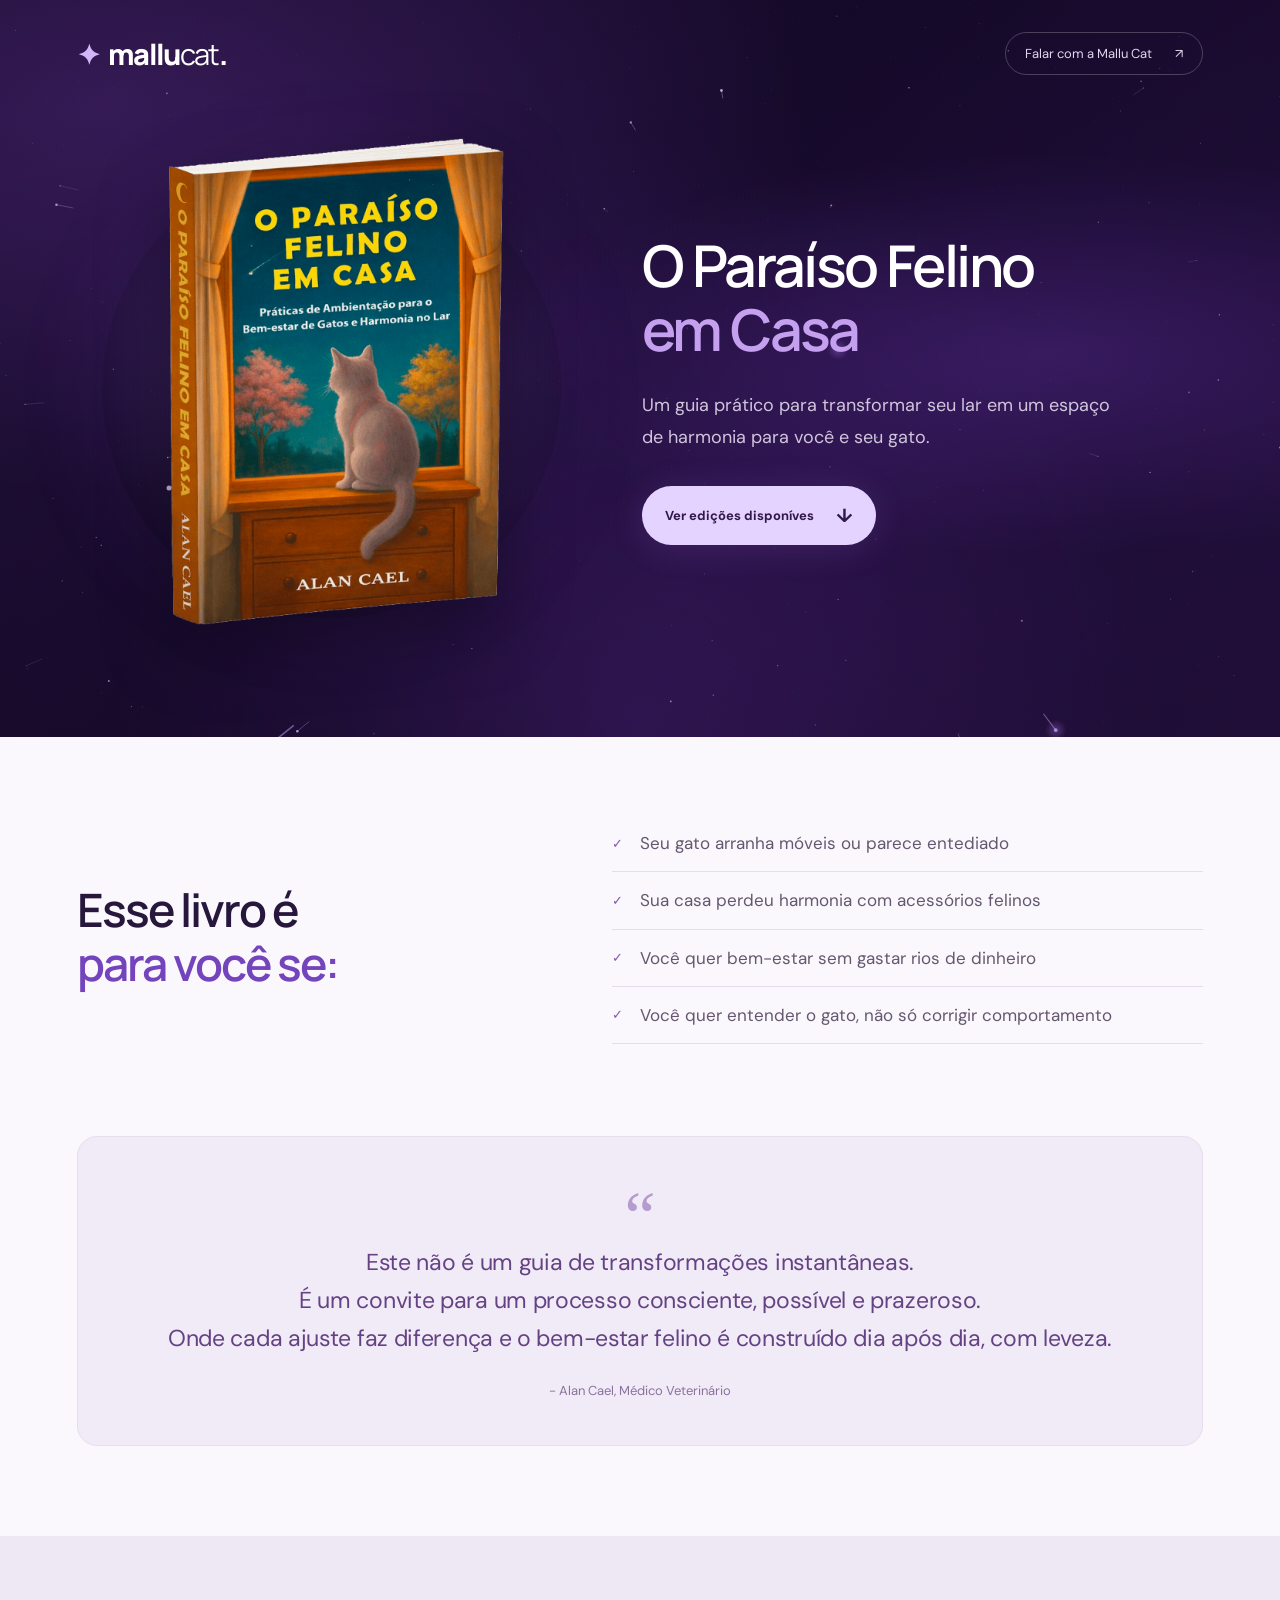
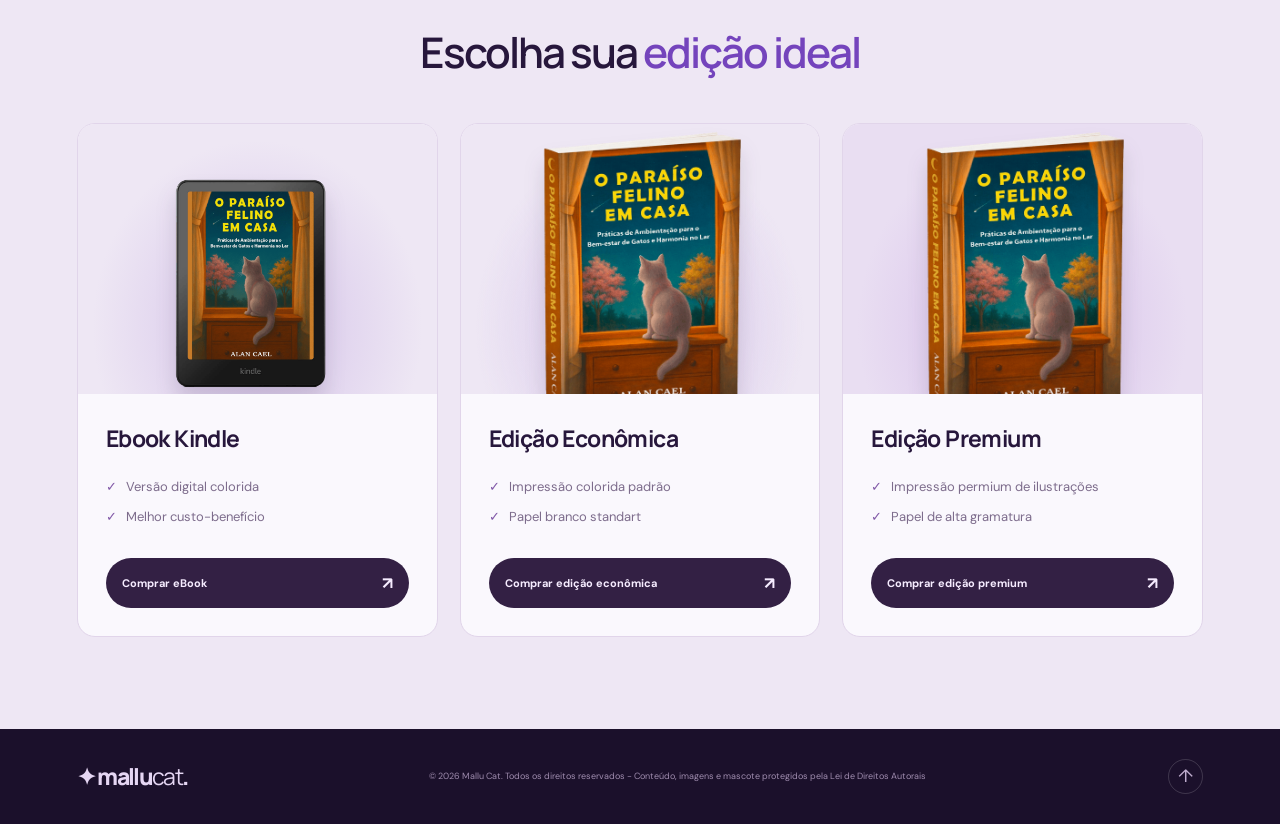
==== Livros/index.html @ bf2f4ffc "Publica site estático Mallu Cat com página de livros" ====
<!doctype html>
<html lang="pt-BR">
<head><meta charset="utf-8"><meta name="viewport" content="width=device-width,initial-scale=1"><meta name="theme-color" content="#170b30"><meta name="description" content="Um guia prático para transformar seu lar em um espaço de harmonia para você e seu gato."><title>O Paraíso Felino em Casa — Mallu Cat</title><link rel="icon" href="../assets/mallu-cat.png"><link rel="stylesheet" href="../styles.css"><link rel="stylesheet" href="../livros.css"><script src="../script.js" defer></script></head>
<body class="books-page"><a class="skip" href="#conteudo">Pular para o conteúdo</a>
<section class="hero" id="inicio"><div class="nebula" aria-hidden="true"></div><canvas id="starfield" aria-hidden="true"></canvas>
<header class="header wrap"><a class="wordmark" href="../index.html" aria-label="Mallu Cat, página inicial"><b>✦</b> mallu<span>cat</span>.</a><nav aria-label="Menu principal"><a class="nav-contact" href="https://wa.me/554591351635" target="_blank" rel="noopener noreferrer">Falar com a Mallu Cat <span aria-hidden="true">↗</span></a></nav></header>
<main id="conteudo" class="hero-content wrap"><div class="book-scene"><div class="book-halo" aria-hidden="true"></div><img class="book-cover" src="../assets/livro.png" alt="Capa do livro O Paraíso Felino em Casa, de Alan Cael" width="1024" height="683" fetchpriority="high"></div><div class="hero-copy"><h1>O Paraíso Felino<br><em>em Casa</em></h1><p class="hero-description">Um guia prático para transformar seu lar em um espaço de harmonia para você e seu gato.</p><a class="button primary" href="#edicao">Ver edições disponíves <span aria-hidden="true">↓</span></a></div></main>
</section>
<section class="book-audience section wrap" id="para-voce"><h2>Esse livro é<br><span>para você se:</span></h2><ul><li>Seu gato arranha móveis ou parece entediado</li><li>Sua casa perdeu harmonia com acessórios felinos</li><li>Você quer bem-estar sem gastar rios de dinheiro</li><li>Você quer entender o gato, não só corrigir comportamento</li></ul></section>
<section class="book-quote wrap"><blockquote><span class="quote-symbol" aria-hidden="true">“</span><p>Este não é um guia de transformações instantâneas.<br>É um convite para um processo consciente, possível e prazeroso.<br>Onde cada ajuste faz diferença e o bem-estar felino é construído dia após dia, com leveza.</p><cite>- Alan Cael, Médico Veterinário</cite></blockquote></section>
<section class="editions section" id="edicao"><div class="wrap"><h2>Escolha sua <span>edição ideal</span></h2><div class="edition-grid">
<article class="edition"><div class="edition-image kindle"><img src="../assets/kindle.png" alt="O Paraíso Felino em Casa na edição Kindle" width="1024" height="1024" loading="lazy"></div><div class="edition-content"><h3>Ebook Kindle</h3><ul><li>Versão digital colorida</li><li>Melhor custo-benefício</li></ul><a class="button dark" href="https://www.amazon.com.br/Para%C3%ADso-Felino-Casa-Ambienta%C3%A7%C3%A3o-Bem-estar-ebook/dp/B0G22P5YRQ/ref=monarch_sidesheet_title" target="_blank" rel="noopener noreferrer">Comprar eBook <span aria-hidden="true">↗</span></a></div></article>
<article class="edition"><div class="edition-image"><img src="../assets/livro.png" alt="O Paraíso Felino em Casa, edição econômica" width="1024" height="683" loading="lazy"></div><div class="edition-content"><h3>Edição Econômica</h3><ul><li>Impressão colorida padrão</li><li>Papel branco standart</li></ul><a class="button dark" href="https://www.amazon.com.br/Para%C3%ADso-Felino-Casa-Ambienta%C3%A7%C3%A3o-Bem-estar/dp/B0G4GKW3RC/ref=monarch_sidesheet_title" target="_blank" rel="noopener noreferrer">Comprar edição econômica <span aria-hidden="true">↗</span></a></div></article>
<article class="edition"><div class="edition-image premium"><img src="../assets/livro.png" alt="O Paraíso Felino em Casa, edição premium" width="1024" height="683" loading="lazy"></div><div class="edition-content"><h3>Edição Premium</h3><ul><li>Impressão permium de ilustrações</li><li>Papel de alta gramatura</li></ul><a class="button dark" href="https://www.amazon.com.br/Para%C3%ADso-Felino-Casa-Ambienta%C3%A7%C3%A3o-Bem-estar/dp/B0G4D93DSZ/ref=monarch_sidesheet_title" target="_blank" rel="noopener noreferrer">Comprar edição premium <span aria-hidden="true">↗</span></a></div></article>
</div></div></section>
<footer class="footer"><div class="wrap footer-inner"><a class="wordmark" href="../index.html" aria-label="Mallu Cat, página inicial">✦ mallu<span>cat</span>.</a><p>© 2026 Mallu Cat. Todos os direitos reservados - Conteúdo, imagens e mascote protegidos pela Lei de Direitos Autorais</p><a href="#inicio" class="back-top" aria-label="Voltar ao início">↑</a></div></footer>
</body></html>
---- styles.css ----
@import url('assets/fonts.css');
:root{--ink:#27173c;--purple:#7444bc;--paper:#faf8fd}*{box-sizing:border-box}html{scroll-behavior:smooth;scroll-padding-top:30px}body{margin:0;background:var(--paper);color:var(--ink);font-family:'DM Sans',sans-serif;-webkit-font-smoothing:antialiased}a{color:inherit;text-decoration:none}button{font:inherit}a,button{-webkit-tap-highlight-color:transparent}a:focus-visible,button:focus-visible{outline:3px solid #c08dff;outline-offset:6px}.wrap{width:min(1240px,88%);margin:auto}.skip{position:fixed;top:-80px;left:20px;padding:15px;background:white;color:var(--ink);z-index:10}.skip:focus{top:10px}.hero{position:relative;overflow:hidden;isolation:isolate;min-height:780px;min-height:min(900px,100svh);background:#160a2c;color:#fff}.nebula{position:absolute;inset:0;z-index:-2;background:radial-gradient(ellipse at 82% 48%,#7136b852 0%,transparent 37%),radial-gradient(ellipse at 8% 14%,#7c41bb59 0%,transparent 43%),radial-gradient(ellipse at 50% 100%,#813ac946 0%,transparent 58%),linear-gradient(125deg,#24113f,#160a2c 48%,#251041)}.nebula:after{content:'';position:absolute;inset:0;background:radial-gradient(ellipse at 64% 50%,transparent 20%,#10071c55 100%)}#starfield{position:absolute;inset:0;width:100%;height:100%;z-index:-1}.header{display:flex;align-items:center;justify-content:space-between;padding-top:32px;position:relative;z-index:2}.wordmark{display:inline-flex;align-items:center;font-family:'Manrope',sans-serif;font-size:29px;font-weight:800;letter-spacing:-1.7px}.wordmark span{font-weight:400}.wordmark b{margin-right:10px;color:#d2b6fa;font-size:28px}.header nav{display:flex;gap:34px;align-items:center;font-size:13px;color:#e0d6ec}.header nav>a:hover{color:#fff}.nav-contact{border:1px solid #ffffff38;padding:12px 19px;border-radius:30px}.nav-contact span{padding-left:20px}.hero-content{display:grid;grid-template-columns:1.1fr 1fr;align-items:center;gap:25px;padding-top:95px;padding-bottom:105px;min-height:660px}.eyebrow{display:flex;align-items:center;gap:10px;font-size:10px;font-weight:600;letter-spacing:2.3px;color:#d0b5ef;margin:0 0 26px}.eyebrow>span{width:6px;height:6px;background:#c99aff;border-radius:50%;box-shadow:0 0 12px #d09bff}h1,h2,h3,p{margin-top:0}h1{font-family:'Manrope',sans-serif;font-size:clamp(46px,5.4vw,78px);font-weight:600;letter-spacing:-3.8px;line-height:1.08;margin-bottom:27px}h1 em{font-style:normal;color:#c5a0ef}h2{font-family:'Manrope',sans-serif;font-weight:550;letter-spacing:-2px;line-height:1.16}h2 span{color:var(--purple)}.hero-description{font-size:16px;line-height:1.8;color:#d1c5dd;max-width:405px;margin-bottom:29px}.actions{display:flex;align-items:center;gap:25px}.button{display:inline-flex;align-items:center;gap:22px;border-radius:50px;padding:17px 23px;font-size:13px;font-weight:650;transition:transform .2s,box-shadow .2s}.button:hover{transform:translateY(-3px)}.primary{background:#e5d3ff;color:#31194c;box-shadow:0 4px 35px #bb75ff28}.primary:hover{box-shadow:0 4px 35px #bb75ff55}.button span{font-size:19px}.book-link{display:inline-flex;gap:9px;align-items:center;white-space:nowrap;font-size:12px;color:#e2d8ee}.book-link svg{width:19px;fill:none;stroke:currentColor;stroke-width:1.3}.book-link:hover{text-decoration:underline}.hero-caption{margin-top:42px;font-size:11px;color:#b3a3c7;display:flex;gap:10px;align-items:center}.hero-caption span{font-size:21px;color:#c5a0ef}.mascot-scene{position:relative;display:flex;align-items:center;justify-content:center;min-width:0;aspect-ratio:1;max-height:510px}.mascot{width:92%;max-width:480px;height:auto;position:relative;filter:drop-shadow(0 0 28px #a660e946);animation:float 7s ease-in-out infinite;z-index:1}.planet-glow{position:absolute;width:68%;height:68%;border-radius:50%;background:radial-gradient(circle,#975ed92e,transparent 69%);box-shadow:0 0 90px #a951ff19}.orbit{position:absolute;width:96%;height:77%;border:1px solid #c3a5f02b;border-radius:50%;transform:rotate(-30deg)}.orbit-one:after{content:'';position:absolute;top:10%;left:15%;height:8px;width:8px;border-radius:50%;background:#d1a8ff;box-shadow:0 0 17px #d1a8ff}.orbit-two{width:105%;height:57%;transform:rotate(35deg);border-color:#c3a5f016}.spark{position:absolute;color:#cfacf7;text-shadow:0 0 20px #a55ef2}.spark-one{left:4%;top:29%;font-size:33px}.spark-two{right:3%;top:30%;font-size:45px}.spark-three{right:18%;bottom:17%;font-size:20px}.orbit-label{position:absolute;bottom:0;display:flex;align-items:center;gap:8px;font-size:8px;letter-spacing:1.8px;color:#b9a4d2}.orbit-label span{width:4px;height:4px;border-radius:50%;background:#bc8ce9}.hero-bottom{position:absolute;bottom:29px;left:6%;display:flex;align-items:center;justify-content:space-between}.discover{font-size:8px;letter-spacing:2px;color:#b7a5ca;display:flex;align-items:center;gap:14px}.discover>span{display:grid;place-items:center;width:30px;height:39px;border:1px solid #ffffff29;border-radius:30px;font-size:16px}#motion-toggle{background:#ffffff08;border:1px solid #ffffff20;color:#c8b7db;border-radius:30px;display:flex;gap:8px;align-items:center;padding:9px 13px;font-size:10px;cursor:pointer}.motion-icon{font-size:12px}.section{padding-top:92px;padding-bottom:92px}.section-label{display:flex;justify-content:space-between;color:#8b769f;font-size:9px;letter-spacing:2px;font-weight:650;padding-bottom:26px;border-bottom:1px solid #ded5e8}.section-label>span:last-child{font-size:18px;color:var(--purple)}.essence-grid{display:grid;grid-template-columns:1.1fr 1fr;gap:100px;padding:60px 0}.essence h2{font-size:clamp(35px,4vw,54px);margin:0}.essence-copy{padding-top:10px}.little-orbit{font-size:37px;color:#a884cd;display:block;margin-bottom:21px}.essence-copy p{font-size:17px;line-height:1.8;margin-bottom:18px;color:#655a70}.essence-copy strong{font-weight:500;color:var(--ink)}.essence-copy p+p{font-size:14px;color:#887a95}.text-link{display:inline-flex;gap:32px;align-items:center;font-size:12px;border-bottom:1px solid #c7b2db;padding:10px 0;color:var(--purple)}.text-link span{font-size:20px}.values{border-top:1px solid #ded5e8;padding-top:29px;display:flex;justify-content:space-around;gap:18px;font-size:11px;color:#786586;align-items:center}.values i{font-style:normal;color:#b99ad4}.services{background:#f0eaf6}.services-heading{display:flex;align-items:end;justify-content:space-between;margin:43px 0 38px}.services h2{font-size:clamp(30px,3.2vw,43px);margin:0}.services-heading p{font-size:13px;line-height:1.7;color:#887a95;margin-bottom:4px}.service-grid{display:grid;grid-template-columns:repeat(3,1fr);gap:22px}.service{background:#faf8fd;border:1px solid #e6ddef;border-radius:15px;padding:30px;display:flex;flex-direction:column;transition:transform .25s,box-shadow .25s}.service:hover{transform:translateY(-6px);box-shadow:0 15px 35px #49286c0b}.service-top{display:flex;justify-content:space-between;align-items:center;margin-bottom:36px}.service-top>span{font-size:11px;color:#a08caf}.service svg{width:38px;height:38px;fill:#7c50a9}.service svg.line-icon{fill:none;stroke:#7c50a9;stroke-width:2.5;stroke-linecap:round;stroke-linejoin:round}.service h3{font-family:'Manrope',sans-serif;font-size:25px;font-weight:600;line-height:1.2;letter-spacing:-.8px;margin-bottom:18px}.service p{font-size:14px;color:#84748f;line-height:1.75;max-width:250px;margin-bottom:29px}.service-link{margin-top:auto;padding-top:21px;border-top:1px solid #e6ddef;display:flex;justify-content:space-between;font-size:11px;color:#7a4ba4}.service-link>span{font-size:18px}.closing{text-align:center;padding-top:83px;padding-bottom:90px}.closing-symbol{font-size:38px;color:#9971c5;margin-bottom:21px}.closing>p{font-size:8px;letter-spacing:2px;color:#8c749e;margin-bottom:24px}.closing h2{font-size:clamp(37px,4.4vw,60px);margin-bottom:23px}.closing h2 em{font-style:normal;color:var(--purple)}.closing-copy{max-width:550px;margin:0 auto 28px;font-size:14px;line-height:1.8;color:#887a95}.dark{background:#332044;color:#f6ecff;font-size:12px}.footer{background:#1b102b;color:#c0aecf}.footer-inner{display:flex;justify-content:space-between;align-items:center;gap:30px;padding:30px 0}.footer .wordmark{font-size:23px;color:#e5d6f3;white-space:nowrap}.footer p{font-size:9px;line-height:1.9;color:#9e8bad;margin:0}.back-top{display:grid;place-items:center;width:35px;height:35px;border:1px solid #ffffff29;border-radius:50%;font-size:18px}.is-paused .mascot{animation-play-state:paused}@keyframes float{0%,100%{transform:translateY(-8px) rotate(-2deg)}50%{transform:translateY(9px) rotate(2deg)}}
@media(min-width:1600px){.hero-content{padding-top:110px;min-height:740px}.hero{min-height:860px}}@media(max-width:1050px){.wrap{width:90%}.hero-bottom{left:5%}.hero-content{padding-top:85px;gap:8px}.actions{gap:17px}.button{padding:16px 19px;font-size:11px}.book-link{font-size:11px}.hero-description{font-size:14px}h1{letter-spacing:-2.8px}.essence-grid{gap:60px}.service{padding:25px}.services-heading p{font-size:11px}.header nav{gap:24px}}@media(max-width:760px){.header{padding-top:23px}.wordmark{font-size:25px}.header nav>a:not(.nav-contact){display:none}.nav-contact{padding:10px 14px;font-size:10px}.nav-contact span{padding-left:8px}.hero{min-height:0}.hero-content{grid-template-columns:1fr;padding-top:65px;padding-bottom:100px;gap:0}.hero-copy{position:relative;z-index:2}.eyebrow{font-size:8px;letter-spacing:1.8px;margin-bottom:22px}h1{font-size:clamp(47px,10.8vw,74px);letter-spacing:-2.8px;line-height:1.07;margin-bottom:24px}.hero-description{font-size:14px;max-width:350px;line-height:1.8}.actions{gap:22px;flex-wrap:wrap}.button{padding:16px 20px}.hero-caption{margin-top:28px;font-size:10px}.mascot-scene{width:min(400px,92%);margin:18px auto 0;max-height:none}.mascot{width:88%}.orbit-label{bottom:0;font-size:7px}.hero-bottom{bottom:23px}.section{padding-top:60px;padding-bottom:60px}.section-label{font-size:8px;letter-spacing:1.6px;padding-bottom:21px}.essence-grid{grid-template-columns:1fr;gap:20px;padding:35px 0}.essence h2{font-size:41px;letter-spacing:-1.7px}.essence-copy p{font-size:15px}.essence-copy p+p{font-size:13px}.little-orbit{display:none}.values{font-size:9px;gap:8px;justify-content:space-between;padding-top:22px}.values i{font-size:9px}.services-heading{display:block;margin:32px 0 28px}.services h2{font-size:32px;letter-spacing:-1.4px}.services-heading p{margin-top:17px;font-size:12px}.services-heading p br{display:none}.service-grid{grid-template-columns:1fr;gap:15px}.service{padding:25px}.service-top{margin-bottom:22px}.service h3{font-size:25px}.service h3 br{display:none}.service p{max-width:none;font-size:14px;margin-bottom:22px}.closing h2{font-size:43px}.closing-copy{font-size:13px}.footer-inner{flex-wrap:wrap;gap:20px}.footer p{order:3;width:100%;font-size:8px}.footer .wordmark{font-size:22px}.hero-bottom .discover{font-size:7px;letter-spacing:1.3px}#motion-toggle{font-size:9px}}@media(prefers-reduced-motion:reduce){html{scroll-behavior:auto}.mascot{animation:none}.button,.service{transition:none}}


/* Tipografia ajustada ao título original. */
h1{font-size:clamp(40px,4.3vw,62px);letter-spacing:-2.7px}.essence-grid{align-items:center}.services-heading{margin-top:0}.closing-copy{margin-bottom:0;font-size:clamp(17px,2.2vw,28px);max-width:900px;color:var(--ink)}@media(max-width:760px){h1{font-size:clamp(34px,8.7vw,60px);letter-spacing:-1.7px}.essence h2{font-size:36px}}
---- livros.css ----
.books-page .hero{min-height:730px}.books-page .hero-content{grid-template-columns:1fr 1.1fr;min-height:580px;padding-top:50px;padding-bottom:85px;gap:55px}.books-page h1{font-size:clamp(40px,4.5vw,66px);letter-spacing:-2.6px;line-height:1.12}.books-page .hero-description{font-size:18px;max-width:470px;margin-bottom:32px}.book-scene{position:relative;display:grid;place-items:center;min-width:0}.book-cover{width:155%;max-width:none;height:auto;filter:drop-shadow(0 25px 35px #0006);position:relative;z-index:1}.book-halo{position:absolute;width:90%;aspect-ratio:1;border-radius:50%;background:radial-gradient(circle,#a475e54d,transparent 70%);box-shadow:0 0 100px #9149e217}.book-audience{display:grid;grid-template-columns:1fr 1.3fr;gap:80px;align-items:center}.book-audience h2{font-size:clamp(34px,3.6vw,48px);margin:0}.book-audience ul,.edition ul{list-style:none;padding:0;margin:0}.book-audience li{display:flex;gap:17px;align-items:center;font-size:17px;line-height:1.65;padding:14px 0;border-bottom:1px solid #e5dced;color:#65576f}.book-audience li:first-child{padding-top:0}.book-audience li:before,.edition li:before{content:'✓';color:#8058a7;font-size:13px;flex-shrink:0}.book-quote{padding-bottom:90px}.book-quote blockquote{margin:0;padding:45px 60px;border:1px solid #e6ddef;border-radius:20px;background:#f1ebf7;text-align:center}.quote-symbol{font-family:Georgia,serif;font-size:70px;color:#b59bce;height:44px;display:block;line-height:1}.book-quote p{font-size:clamp(17px,1.8vw,24px);line-height:1.65;margin:17px 0 22px;color:#654284;letter-spacing:-.3px}.book-quote cite{font-size:13px;font-style:normal;color:#8b719f}.editions{background:#eee7f4}.editions h2{font-size:clamp(32px,3.3vw,46px);text-align:center;margin-bottom:46px}.edition-grid{display:grid;grid-template-columns:repeat(3,minmax(0,1fr));gap:22px}.edition{border:1px solid #e1d5ea;border-radius:18px;overflow:hidden;background:var(--paper);display:flex;flex-direction:column}.edition-image{height:270px;display:grid;place-items:center;background:radial-gradient(ellipse at 50% 75%,#d4c2e9,transparent 65%),#eee7f4;overflow:hidden}.edition-image img{width:130%;height:100%;object-fit:contain;filter:drop-shadow(0 14px 10px #39204825)}.edition-image.kindle img{width:85%;height:90%}.edition-image.premium{background:radial-gradient(ellipse at 50% 75%,#d5bde9,transparent 65%),#e9def2}.edition-content{padding:28px;flex:1;display:flex;flex-direction:column}.edition h3{font-family:'Manrope',sans-serif;font-size:23px;letter-spacing:-.6px;font-weight:650;margin-bottom:18px}.edition li{font-size:13px;line-height:1.7;display:flex;gap:9px;padding:4px 0;color:#7d6c8c}.edition ul{margin-bottom:26px}.edition .button{font-size:11px;padding:14px 16px;justify-content:space-between;gap:10px;margin-top:auto}.edition .button span{font-size:17px}.books-page .footer p{max-width:620px}@media(max-width:1050px){.books-page .hero-content{gap:30px}.books-page .hero-description{font-size:16px}.edition-content{padding:22px}.edition-image{height:230px}.edition h3{font-size:20px}.edition .button{font-size:10px}.book-audience{gap:40px}.book-audience li{font-size:16px}}@media(max-width:760px){.books-page .hero{min-height:0}.books-page .hero-content{display:flex;flex-direction:column-reverse;gap:10px;padding-top:60px;padding-bottom:90px;min-height:0}.books-page .hero-copy{width:100%}.books-page h1{font-size:clamp(36px,9vw,60px);letter-spacing:-1.6px}.books-page .hero-description{font-size:15px;max-width:440px}.book-scene{width:90%;max-width:400px;margin:auto}.book-cover{width:140%}.book-audience{grid-template-columns:1fr;gap:30px}.book-audience h2{font-size:36px}.book-audience h2 br{display:none}.book-audience li{font-size:16px;gap:12px}.book-quote{padding-bottom:60px}.book-quote blockquote{padding:30px 22px}.book-quote p{font-size:17px}.book-quote p br{display:none}.book-quote cite{font-size:11px}.edition-grid{grid-template-columns:1fr;max-width:440px;margin:auto}.edition-image{height:280px}.edition-content{padding:25px}.edition h3{font-size:24px}.edition .button{font-size:12px}.editions h2{font-size:34px;margin-bottom:30px}.edition li{font-size:14px}}
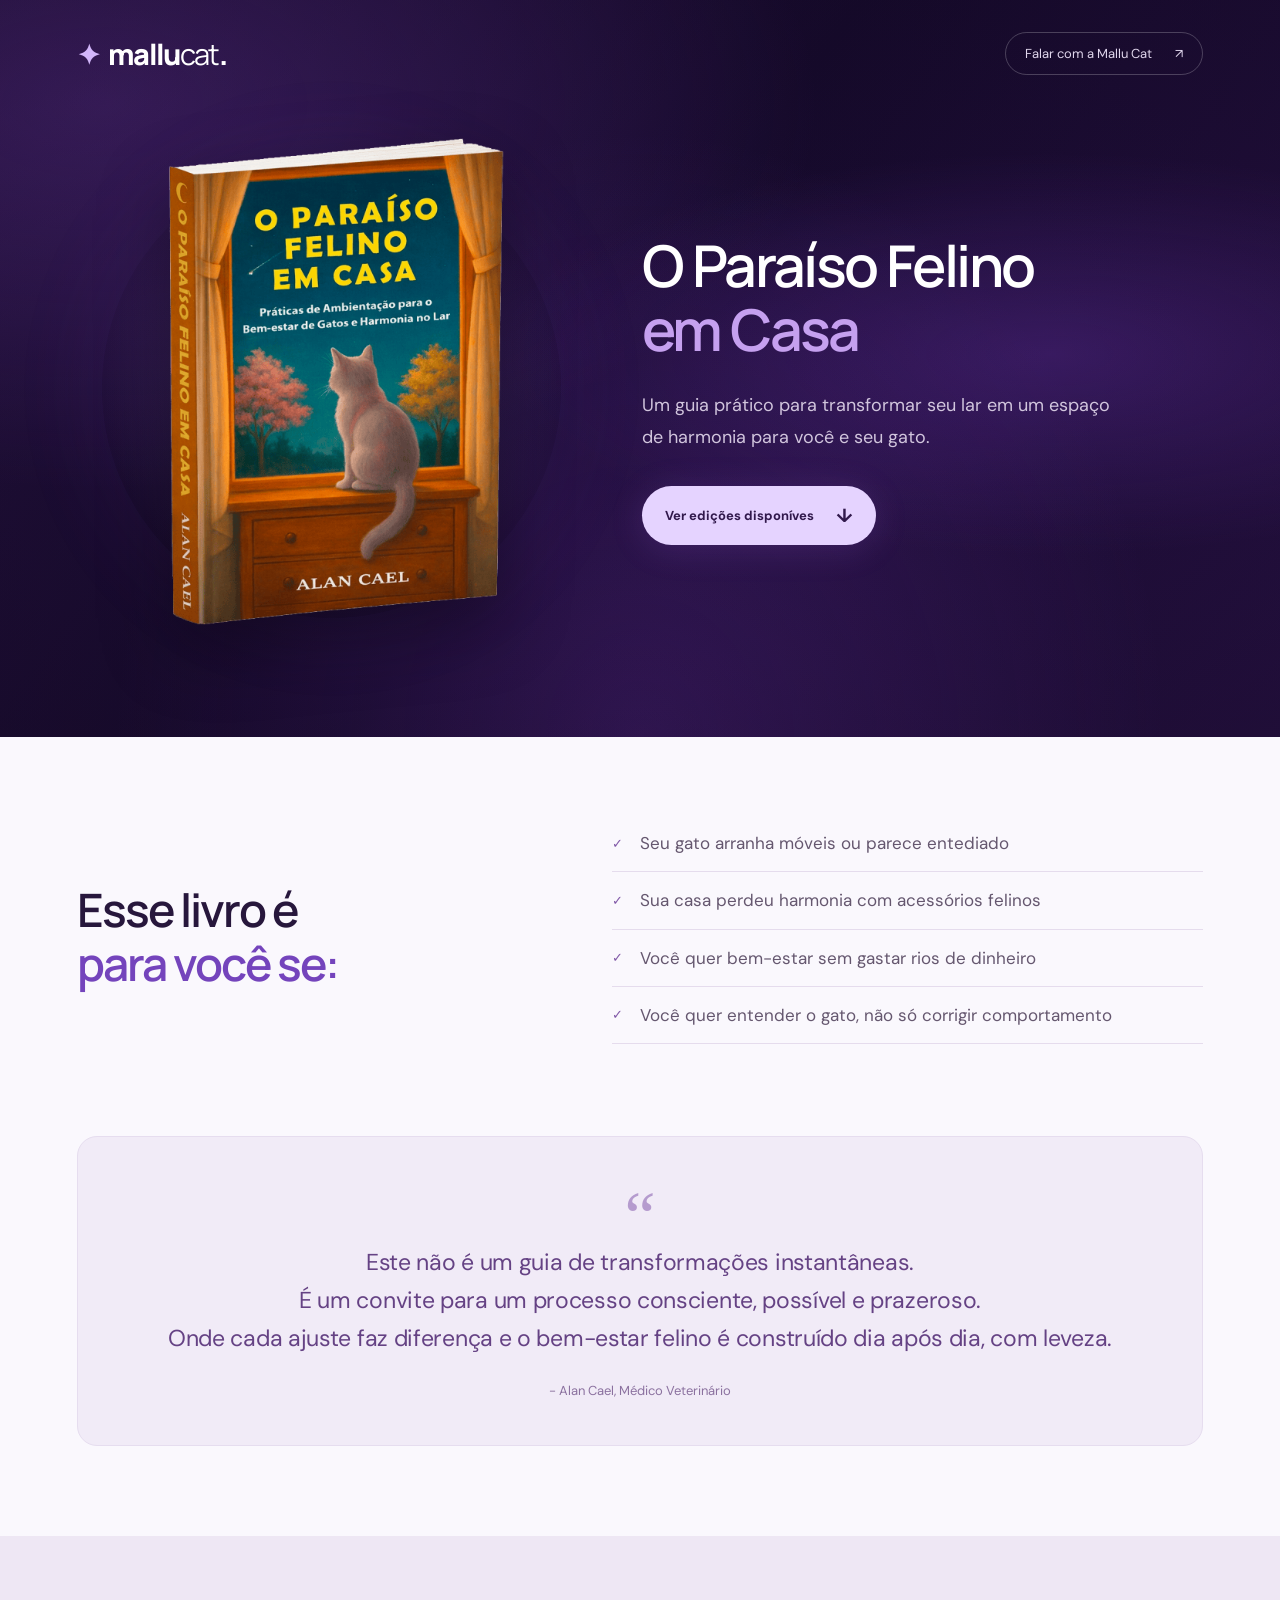
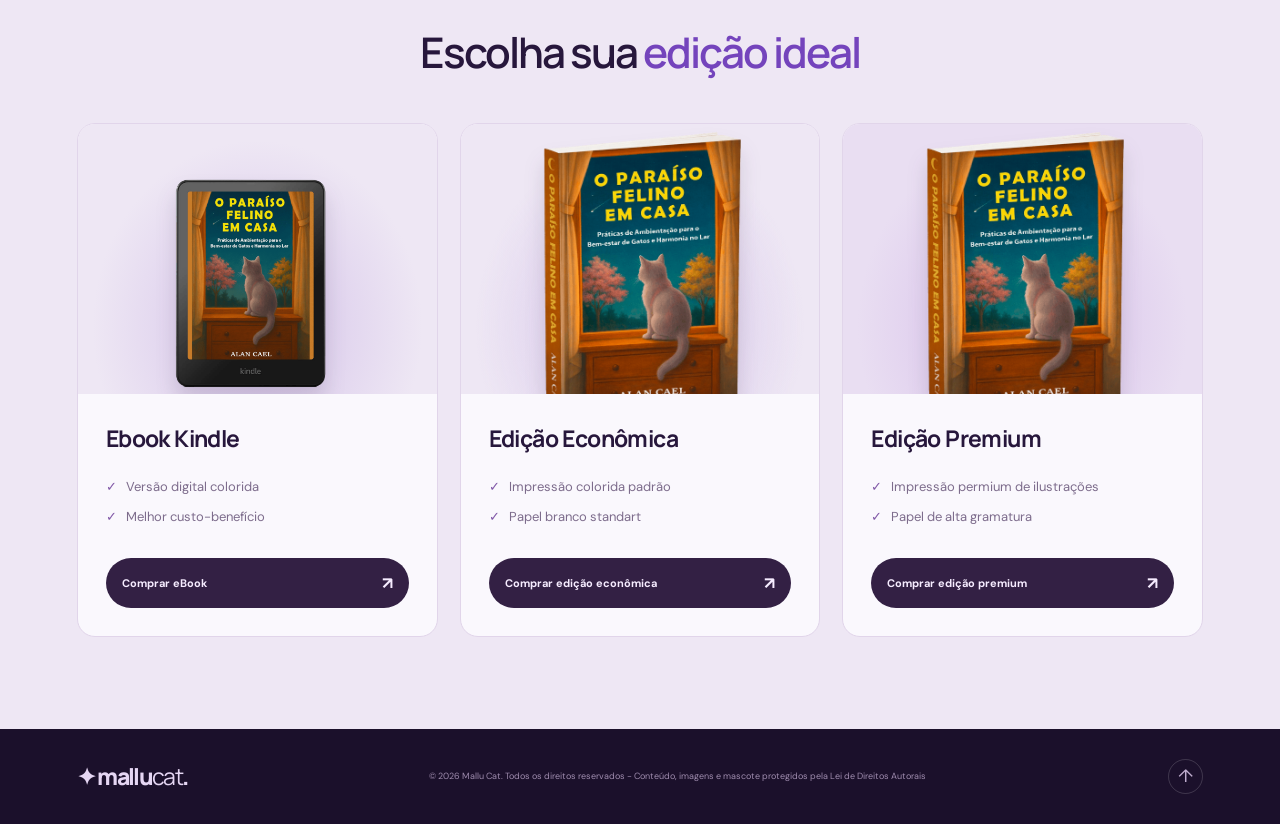
==== commit 62001eeb: "Personaliza mensagens do WhatsApp por serviço e página" ====
--- a/Livros/index.html
+++ b/Livros/index.html
@@ -3,7 +3,7 @@
 <head><meta charset="utf-8"><meta name="viewport" content="width=device-width,initial-scale=1"><meta name="theme-color" content="#170b30"><meta name="description" content="Um guia prático para transformar seu lar em um espaço de harmonia para você e seu gato."><title>O Paraíso Felino em Casa — Mallu Cat</title><link rel="icon" href="../assets/mallu-cat.png"><link rel="stylesheet" href="../styles.css"><link rel="stylesheet" href="../livros.css"><script src="../script.js" defer></script></head>
 <body class="books-page"><a class="skip" href="#conteudo">Pular para o conteúdo</a>
 <section class="hero" id="inicio"><div class="nebula" aria-hidden="true"></div><canvas id="starfield" aria-hidden="true"></canvas>
-<header class="header wrap"><a class="wordmark" href="../index.html" aria-label="Mallu Cat, página inicial"><b>✦</b> mallu<span>cat</span>.</a><nav aria-label="Menu principal"><a class="nav-contact" href="https://wa.me/554591351635" target="_blank" rel="noopener noreferrer">Falar com a Mallu Cat <span aria-hidden="true">↗</span></a></nav></header>
+<header class="header wrap"><a class="wordmark" href="../index.html" aria-label="Mallu Cat, página inicial"><b>✦</b> mallu<span>cat</span>.</a><nav aria-label="Menu principal"><a class="nav-contact" href="https://wa.me/554591351635?text=Ol%C3%A1%2C%20Mallu%20Cat!%20Vim%20pela%20p%C3%A1gina%20do%20livro%20O%20Para%C3%ADso%20Felino%20em%20Casa%20e%20gostaria%20de%20saber%20mais%20sobre%20ele.%20Podem%20me%20ajudar%3F" target="_blank" rel="noopener noreferrer">Falar com a Mallu Cat <span aria-hidden="true">↗</span></a></nav></header>
 <main id="conteudo" class="hero-content wrap"><div class="book-scene"><div class="book-halo" aria-hidden="true"></div><img class="book-cover" src="../assets/livro.png" alt="Capa do livro O Paraíso Felino em Casa, de Alan Cael" width="1024" height="683" fetchpriority="high"></div><div class="hero-copy"><h1>O Paraíso Felino<br><em>em Casa</em></h1><p class="hero-description">Um guia prático para transformar seu lar em um espaço de harmonia para você e seu gato.</p><a class="button primary" href="#edicao">Ver edições disponíves <span aria-hidden="true">↓</span></a></div></main>
 </section>
 <section class="book-audience section wrap" id="para-voce"><h2>Esse livro é<br><span>para você se:</span></h2><ul><li>Seu gato arranha móveis ou parece entediado</li><li>Sua casa perdeu harmonia com acessórios felinos</li><li>Você quer bem-estar sem gastar rios de dinheiro</li><li>Você quer entender o gato, não só corrigir comportamento</li></ul></section>
